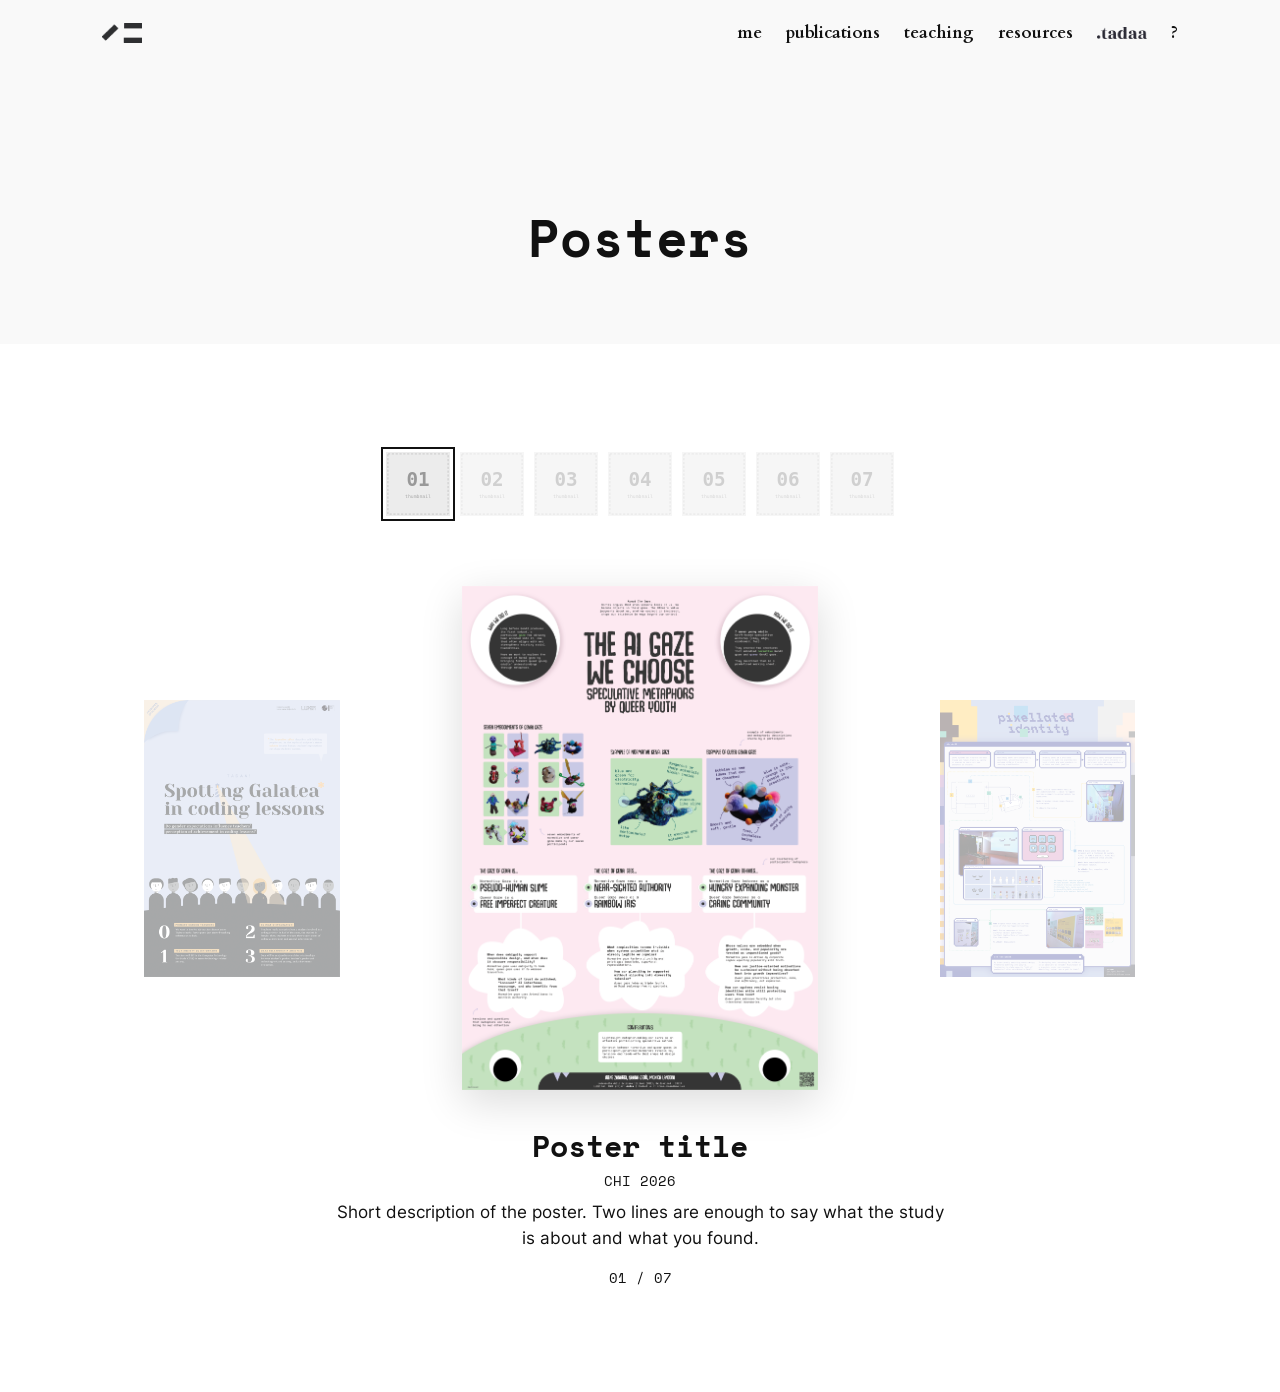
==== posters/index.html @ c98624e1 "Upload website" ====
<!DOCTYPE html>
<html lang="en-GB">
<head>
  <meta charset="UTF-8">
  <meta name="viewport" content="width=device-width, initial-scale=1">
  <title>Posters – irenezanardi.com</title>
  <meta name="description" content="Research posters by Irene Zanardi.">
  <link rel="icon" href="../assets/img/favicon-32.png" sizes="32x32">
  <link rel="icon" href="../assets/img/favicon-192.png" sizes="192x192">
  <link rel="apple-touch-icon" href="../assets/img/apple-touch-icon.png">
  <link rel="stylesheet" href="../assets/css/style.css">
  <script src="../assets/js/main.js" defer></script>
</head>
<body>
  <a class="skip-link" href="#main">Skip to content</a>

  <!-- ===== Header (same on every page) ===== -->
  <header class="site-header">
    <div class="site-header__inner">
      <a class="site-logo" href="../"><img src="../assets/img/logo.png" width="40" height="20" alt="irenezanardi.com"></a>
      <nav class="nav" aria-label="Navigation">
        <button class="nav__open" type="button" aria-label="Open menu" aria-expanded="false" aria-controls="nav-panel">
          <svg viewBox="0 0 24 24" aria-hidden="true"><path d="M4 7.5h16v1.5H4z"/><path d="M4 15h16v1.5H4z"/></svg>
        </button>
        <div class="nav__panel" id="nav-panel">
          <button class="nav__close" type="button" aria-label="Close menu">
            <svg viewBox="0 0 24 24" aria-hidden="true"><path d="m13.06 12 6.47-6.47-1.06-1.06L12 10.94 5.53 4.47 4.47 5.53 10.94 12l-6.47 6.47 1.06 1.06L12 13.06l6.47 6.47 1.06-1.06L13.06 12Z"/></svg>
          </button>
          <ul class="nav__list">
            <li><a href="../">me</a></li>
            <li><a href="../publications/">Publications</a></li>
            <li><a href="../teaching/">Teaching</a></li>
            <li><a href="../resources/">Resources</a></li>
            <li><a href="../tadaa/"><img src="../assets/img/tadaa-logo.png" alt="Tadaa"></a></li>
            <li><a href="../contact/">?</a></li>
          </ul>
        </div>
      </nav>
    </div>
  </header>

  <main id="main">
    <div class="page-title">
      <h1>Posters</h1>
    </div>

    <section class="band band--white">
      <div class="poster-gallery" data-poster-gallery>
        <!--
          HOW TO EDIT THE POSTERS
          Each <li class="poster"> is one poster. The gallery (thumbnails,
          big preview, previous/next and full-screen view) is built from this
          list automatically, in this order.

          - data-thumb  = small SQUARE thumbnail for the top strip
                          (assets/img/posters/thumbs/, e.g. 400 x 400 px).
                          The numbered .svg files are placeholders: replace
                          them with your own images and update the name here,
                          e.g. thumbs/chi-2026.jpg
          - data-full   = high-resolution image opened in full screen
          - src         = image shown in the gallery (about 1024 px tall is enough)
          - poster__title / poster__venue / poster__desc = text under the gallery

          To add a poster: put the three images in assets/img/posters/thumbs/,
          assets/img/posters/ and assets/img/posters/full/, then copy a whole
          <li> ... </li> block.
        -->
        <ol class="poster-list">
          <li class="poster"
              data-thumb="../assets/img/posters/thumbs/chi-2026.svg"
              data-full="../assets/img/posters/full/chi-2026.png">
            <img src="../assets/img/posters/chi-2026.png" width="725" height="1024" alt="Poster presented at CHI 2026">
            <div class="poster__caption">
              <h2 class="poster__title">Poster title</h2>
              <p class="poster__venue">CHI 2026</p>
              <p class="poster__desc">Short description of the poster. Two lines are enough to say what the study is about and what you found.</p>
            </div>
          </li>

          <li class="poster"
              data-thumb="../assets/img/posters/thumbs/dis-2026.svg"
              data-full="../assets/img/posters/full/dis-2026.png">
            <img src="../assets/img/posters/dis-2026.png" width="722" height="1024" alt="Poster presented at DIS 2026" loading="lazy">
            <div class="poster__caption">
              <h2 class="poster__title">Poster title</h2>
              <p class="poster__venue">DIS 2026</p>
              <p class="poster__desc">Short description of the poster. Two lines are enough to say what the study is about and what you found.</p>
            </div>
          </li>

          <li class="poster"
              data-thumb="../assets/img/posters/thumbs/womencourage-2024.svg"
              data-full="../assets/img/posters/full/womencourage-2024.png">
            <img src="../assets/img/posters/womencourage-2024.png" width="723" height="1024" alt="Poster presented at ACM womENcourage 2024" loading="lazy">
            <div class="poster__caption">
              <h2 class="poster__title">Poster title</h2>
              <p class="poster__venue">ACM womENcourage 2024</p>
              <p class="poster__desc">Short description of the poster. Two lines are enough to say what the study is about and what you found.</p>
            </div>
          </li>

          <li class="poster"
              data-thumb="../assets/img/posters/thumbs/womencourage-2023-1.svg"
              data-full="../assets/img/posters/full/womencourage-2023-1.png">
            <img src="../assets/img/posters/womencourage-2023-1.png" width="724" height="1024" alt="Poster presented at ACM womENcourage 2023" loading="lazy">
            <div class="poster__caption">
              <h2 class="poster__title">Poster title</h2>
              <p class="poster__venue">ACM womENcourage 2023</p>
              <p class="poster__desc">Short description of the poster. Two lines are enough to say what the study is about and what you found.</p>
            </div>
          </li>

          <li class="poster"
              data-thumb="../assets/img/posters/thumbs/womencourage-2023-2.svg"
              data-full="../assets/img/posters/full/womencourage-2023-2.png">
            <img src="../assets/img/posters/womencourage-2023-2.png" width="724" height="1024" alt="Poster presented at ACM womENcourage 2023" loading="lazy">
            <div class="poster__caption">
              <h2 class="poster__title">Poster title</h2>
              <p class="poster__venue">ACM womENcourage 2023</p>
              <p class="poster__desc">Short description of the poster. Two lines are enough to say what the study is about and what you found.</p>
            </div>
          </li>

          <li class="poster"
              data-thumb="../assets/img/posters/thumbs/usi-sts-2023.svg"
              data-full="../assets/img/posters/full/usi-sts-2023.png">
            <img src="../assets/img/posters/usi-sts-2023.png" width="1024" height="724" alt="Research poster, USI STS 2023" loading="lazy">
            <div class="poster__caption">
              <h2 class="poster__title">Poster title</h2>
              <p class="poster__venue">USI STS 2023</p>
              <p class="poster__desc">Short description of the poster. Two lines are enough to say what the study is about and what you found.</p>
            </div>
          </li>

          <li class="poster"
              data-thumb="../assets/img/posters/thumbs/usi-sts-2022.svg"
              data-full="../assets/img/posters/full/usi-sts-2022.png">
            <img src="../assets/img/posters/usi-sts-2022.png" width="724" height="1024" alt="Research poster, USI STS 2022" loading="lazy">
            <div class="poster__caption">
              <h2 class="poster__title">Poster title</h2>
              <p class="poster__venue">USI STS 2022</p>
              <p class="poster__desc">Short description of the poster. Two lines are enough to say what the study is about and what you found.</p>
            </div>
          </li>
        </ol>
      </div>
    </section>
  </main>
</body>
</html>
---- assets/css/style.css ----
/* ==========================================================================
   irenezanardi.com — main stylesheet
   Values below reproduce the original WordPress (Twenty Twenty-Four) theme.
   ========================================================================== */

/* ---------- Fonts ---------- */
@font-face { font-family: "Inter"; font-style: normal; font-weight: 300 900; font-display: fallback; src: url("../fonts/Inter-Variable.woff2") format("woff2"); }
@font-face { font-family: "Cardo"; font-style: normal; font-weight: 400; font-display: fallback; src: url("../fonts/Cardo-Regular.woff2") format("woff2"); }
@font-face { font-family: "Cardo"; font-style: italic; font-weight: 400; font-display: fallback; src: url("../fonts/Cardo-Italic.woff2") format("woff2"); }
@font-face { font-family: "Cardo"; font-style: normal; font-weight: 700; font-display: fallback; src: url("../fonts/Cardo-Bold.woff2") format("woff2"); }
@font-face { font-family: "Space Mono"; font-style: normal; font-weight: 400; font-display: fallback; src: url("../fonts/SpaceMono-Regular.woff2") format("woff2"); }
@font-face { font-family: "Space Mono"; font-style: normal; font-weight: 700; font-display: fallback; src: url("../fonts/SpaceMono-Bold.woff2") format("woff2"); }
@font-face { font-family: "Space Mono"; font-style: italic; font-weight: 400; font-display: fallback; src: url("../fonts/SpaceMono-Italic.woff2") format("woff2"); }
@font-face { font-family: "Space Mono"; font-style: italic; font-weight: 700; font-display: fallback; src: url("../fonts/SpaceMono-BoldItalic.woff2") format("woff2"); }

/* ---------- Design tokens ---------- */
:root {
  /* colours */
  --base: #f9f9f9;
  --base-2: #ffffff;
  --contrast: #111111;
  --pink: #ffb2e6;
  --lilac: #e59eff;

  /* fonts */
  --font-body: "Inter", sans-serif;
  --font-heading: "Cardo", serif;
  --font-mono: "Space Mono", monospace;

  /* font sizes */
  --fs-small: 0.9rem;
  --fs-medium: 1.05rem;
  --fs-large: clamp(1.39rem, 1.39rem + ((1vw - 0.2rem) * 0.767), 1.85rem);
  --fs-x-large: clamp(1.85rem, 1.85rem + ((1vw - 0.2rem) * 1.083), 2.5rem);
  --fs-xx-large: clamp(2.5rem, 2.5rem + ((1vw - 0.2rem) * 1.283), 3.27rem);
  --fs-hero: clamp(1.743rem, 1.743rem + ((1vw - 0.2rem) * 2.095), 3rem);

  /* spacing */
  --sp-10: 1rem;
  --sp-20: min(1.5rem, 2vw);
  --sp-30: min(2.5rem, 3vw);
  --sp-40: min(4rem, 5vw);
  --sp-50: min(6.5rem, 8vw);
  --sp-60: min(10.5rem, 13vw);
  --gap: 1.2rem;

  /* widths */
  --content: 620px;
  --wide: 1280px;
}

/* ---------- Base ---------- */
*, *::before, *::after { box-sizing: border-box; }

html { -webkit-text-size-adjust: 100%; }

body {
  margin: 0;
  background-color: var(--base);
  color: var(--contrast);
  font-family: var(--font-body);
  font-size: var(--fs-medium);
  font-weight: 400;
  line-height: 1.55;
}

body.menu-open,
body.lightbox-open { overflow: hidden; }

p, h1, h2, h3, h4, h5, h6, figure { margin: 0; }

img { max-width: 100%; height: auto; }

a { color: var(--contrast); }
a:hover { text-decoration: none; }

h1, h2, h3, h4, h5, h6 {
  color: inherit;
  font-family: var(--font-mono);
  font-weight: 700;
  line-height: 1.2;
}
h1 { font-size: var(--fs-xx-large); line-height: 1.15; }
h2 { font-size: var(--fs-x-large); }
h3 { font-size: var(--fs-large); }
h4 { font-size: clamp(1.1rem, 1.1rem + ((1vw - 0.2rem) * 0.767), 1.5rem); }

.skip-link {
  position: absolute;
  left: 5px;
  top: -100px;
  z-index: 100000;
  padding: 15px 23px 14px;
  background: #ddd;
  color: #444;
}
.skip-link:focus { top: 5px; }

/* ---------- Layout helpers ---------- */
.flow > * + * { margin-top: var(--gap); }

.container { max-width: var(--content); margin-inline: auto; }
.container--800 { max-width: 800px; }
.container--wide { max-width: var(--wide); }

.gutter { padding-inline: var(--sp-50); }

.center { text-align: center; }
.small { font-size: var(--fs-small); }
.large-serif { font-family: var(--font-heading); font-size: var(--fs-x-large); line-height: 1.2; }

/* Full-width coloured section */
.band { padding: var(--sp-50); }
.band--white { background: var(--base-2); }
.band--base { background: var(--base); }
.band--pink { background: var(--pink); }

.band__title { text-align: center; }
.band__intro {
  max-width: var(--content);
  margin: calc(var(--gap) + 1.25rem) auto 0;
  text-align: center;
}
.band__body { margin-top: calc(var(--sp-40) + var(--gap)); }

/* Hover colour used on headings across the site */
.highlighted:hover { color: var(--lilac); }

/* ---------- Header & navigation ---------- */
.site-header {
  position: relative;
  z-index: 10;
  background: var(--base);
  padding: 20px var(--sp-50);
}

.site-header__inner {
  max-width: var(--wide);
  margin-inline: auto;
  display: flex;
  flex-wrap: wrap;
  align-items: center;
  justify-content: space-between;
  gap: var(--gap);
}

.site-logo img { display: block; width: 40px; height: auto; }

.nav__list {
  display: flex;
  flex-wrap: wrap;
  align-items: center;
  justify-content: flex-end;
  gap: var(--sp-20);
  margin: 0;
  padding: 0;
  list-style: none;
}

.nav__list a {
  display: block;
  color: inherit;
  font-family: var(--font-heading);
  font-weight: 700;
  text-transform: lowercase;
  text-decoration: none;
}
.nav__list a:hover { text-decoration: underline; }
.nav__list img { display: block; width: 50px; }

.nav__open,
.nav__close {
  display: none;
  padding: 0;
  border: 0;
  background: transparent;
  color: currentColor;
  cursor: pointer;
}
.nav__open svg,
.nav__close svg { display: block; width: 24px; height: 24px; fill: currentColor; }

/* Mobile: hamburger + full-screen overlay (same breakpoint as WordPress) */
@media (max-width: 599px) {
  .nav__open { display: flex; }

  .nav__panel { display: none; }
  .nav.is-open .nav__panel {
    display: block;
    position: fixed;
    inset: 0;
    z-index: 100000;
    overflow: auto;
    padding: 1rem;
    background: #fff;
    color: #000;
    animation: menu-fade-in 0.1s ease-out forwards;
  }

  .nav__close { display: block; position: absolute; top: 1rem; right: 1rem; }

  .nav__list {
    flex-direction: column;
    flex-wrap: nowrap;
    align-items: flex-end;
    padding-top: calc(2rem + 24px);
  }
}

@keyframes menu-fade-in {
  from { opacity: 0; transform: translateY(0.5em); }
  to { opacity: 1; transform: translateY(0); }
}

/* ---------- Page title (inner pages) ---------- */
.page-title {
  padding: calc(var(--sp-50) + 2 * var(--gap)) var(--sp-50) calc(var(--sp-30) + 2 * var(--gap));
  text-align: center;
}
.page-title__intro { max-width: var(--content); margin: var(--sp-30) auto 0; }

/* ---------- Home: hero ---------- */
.hero {
  display: flex;
  flex-direction: column;
  align-items: center;
  justify-content: center;
  height: 70vh;
  padding-inline: var(--sp-60);
}
.hero__inner { width: 100%; max-width: var(--content); }

.hero__hello,
.hero__intro {
  font-family: var(--font-mono);
  font-size: var(--fs-hero);
}
.hero__hello { font-weight: 700; line-height: 1; }
.hero__intro { margin-top: var(--gap); font-weight: 400; line-height: 1.3; }

.typewriter {
  width: fit-content;
  overflow: hidden;
  white-space: nowrap;
  border-right: 3px solid;
  /* "Hello there." is 12 characters of a monospace font, so 12ch is exactly its width */
  animation: typing 1s steps(12), blink 0.7s step-end infinite alternate;
}
@keyframes typing { from { width: 0; } to { width: 12ch; } }
@keyframes blink { 50% { border-color: transparent; } }

.scroll-arrow-wrap { padding-inline: var(--sp-60); }
.scroll-arrow {
  display: block;
  margin-top: 10px;
  animation: bounce 1.5s infinite;
}
@keyframes bounce {
  0%, 20%, 50%, 80%, 100% { transform: translateY(0); }
  40% { transform: translateY(-15px); }
  60% { transform: translateY(-7px); }
}

.bio { padding-top: calc(40px + var(--gap)); padding-bottom: 100px; }
.inline-logo { display: inline; vertical-align: baseline; }

/* ---------- Home: photo carousels ---------- */
.carousel {
  overflow: hidden;
  margin-top: var(--gap);
}
.carousel__track {
  display: flex;
  gap: 10px;
  transition: transform 2s linear;
  will-change: transform;
}
.carousel__track + .carousel__track { margin-top: 10px; }

.carousel__slide { flex: 0 0 calc(22.5% + 15px); }
@media (max-width: 768px) {
  .carousel__slide { flex-basis: 60%; }
}
.carousel__slide img { display: block; width: 100%; height: auto; }
.carousel__slide img:hover { filter: sepia(0.3) hue-rotate(-110deg) saturate(4); }

/* ---------- Wavy animated button ---------- */
.wave {
  display: flex;
  align-items: center;
  justify-content: center;
  width: 100%;
}

.wave__line {
  height: 2em;
  min-width: 0;
  flex-shrink: 1;
  fill: none;
  stroke: #000;
  stroke-width: 1px;
}
.wave__line--forward { animation: wave-forward 4s linear infinite; }
.wave__line--back { animation: wave-back 4s linear infinite; }

.wave__button {
  flex-shrink: 0;
  display: flex;
  align-items: center;
  justify-content: center;
  width: 10em;
  height: 8em;
  margin: 1em;
  color: #000;
  font-family: var(--font-mono);
  text-align: center;
  text-decoration: none;
  animation: pulse 4s infinite;
}
.wave__button--wide { width: 15em; }

@keyframes pulse {
  0%, 100% { transform: scale(1); }
  50% { transform: scale(1.2); }
}
@keyframes wave-back {
  0%, 100% { stroke-dasharray: 100; stroke-dashoffset: 0; }
  50% { stroke-dasharray: 100; stroke-dashoffset: 85; }
}
@keyframes wave-forward {
  0%, 100% { stroke-dasharray: 100; stroke-dashoffset: 0; }
  50% { stroke-dasharray: 100; stroke-dashoffset: -100; }
}

.cta { padding-block: 64px; color: #000; }
.cta h4 { font-size: var(--fs-large); line-height: 1.15; text-align: center; }
.cta .wave { margin-top: var(--gap); }

/* ---------- Card grid (publications & theses) ---------- */
.card-grid {
  max-width: var(--wide);
  margin-inline: auto;
  display: grid;
  grid-template-columns: repeat(3, minmax(0, 1fr));
  column-gap: var(--sp-40);
  row-gap: calc(2 * var(--gap) + var(--sp-20));
}

.card { display: flex; flex-direction: column; gap: var(--sp-10); }
.card__marker { font-weight: 700; }
.card__title {
  font-family: var(--font-body);
  font-size: var(--fs-medium);
  font-weight: 700;
  line-height: 1.2;
}
.card__year { font-size: var(--fs-small); font-style: italic; }

@media (max-width: 781px) {
  .card-grid { grid-template-columns: 1fr; row-gap: var(--sp-30); }
}

/* ---------- Teaching: course rows ---------- */
.course {
  max-width: var(--wide);
  margin-inline: auto;
  display: flex;
  gap: var(--sp-40) var(--sp-30);
}
.course__meta { flex: 0 1 40%; }
.course__meta > * { max-width: 260px; }
.course__body { flex: 0 1 60%; }
.course__body > * + * { margin-top: var(--sp-40); }

.two-col { display: flex; gap: var(--sp-30); }
.two-col > * { flex: 1 1 0; min-width: 0; }

@media (max-width: 781px) {
  .course,
  .two-col { flex-direction: column; }
  .course__meta,
  .course__body { flex-basis: auto; }
}

/* ---------- Tadaa ---------- */
.eyebrow { font-size: var(--fs-small); }

.quote-band {
  padding: var(--sp-60);
  background-color: var(--contrast);
  background-image: url("../img/tadaa-quote-bg.png");
  background-position: 47% 69%;
  background-size: cover;
  color: var(--base);
  text-align: center;
}
.quote-band blockquote { margin: 0 auto; }
.quote-band p { font-family: var(--font-heading); font-size: var(--fs-x-large); font-weight: 700; line-height: 1.2; }
.quote-band cite { display: block; margin-top: calc(var(--gap) + var(--sp-10)); font-style: normal; font-weight: 700; }

/* ---------- Contact ---------- */
.contact {
  display: flex;
  flex-direction: column;
  align-items: center;
  justify-content: center;
  min-height: 50vh;
  padding-inline: var(--sp-50);
  text-align: center;
}
.contact h2 { font-size: var(--fs-x-large); }

/* ---------- Posters gallery ---------- */
.poster-gallery { max-width: var(--wide); margin-inline: auto; }

/* Plain list: what the page shows if JavaScript is off */
.poster-list { max-width: var(--content); margin: 0 auto; padding: 0; list-style: none; }
.poster-list > li + li { margin-top: var(--sp-40); }
.poster-list img { display: block; width: 100%; }
.poster-list .poster__caption { margin-top: var(--sp-10); }
.poster-gallery.is-enhanced .poster-list { display: none; }

.poster__title { font-size: var(--fs-large); }
.poster__venue { font-family: var(--font-mono); font-size: var(--fs-small); text-transform: uppercase; }
.poster__caption > * + * { margin-top: 0.4rem; }

/* Thumbnail strip */
.pg-thumbs {
  position: relative;
  display: flex;
  gap: 10px;
  overflow-x: auto;
  padding: 6px;
  scrollbar-width: thin;
}
.pg-thumbs > :first-child { margin-left: auto; }
.pg-thumbs > :last-child { margin-right: auto; }

.pg-thumb {
  flex: 0 0 auto;
  width: 64px;
  height: 64px;
  padding: 0;
  border: 0;
  background: none;
  cursor: pointer;
  opacity: 0.45;
  transition: opacity 0.2s ease;
}
.pg-thumb img { display: block; width: 100%; height: 100%; object-fit: cover; }
.pg-thumb:hover { opacity: 0.8; }
.pg-thumb[aria-current="true"] { opacity: 1; outline: 2px solid var(--contrast); outline-offset: 3px; }

/* Stage: previous – current – next */
/* Image heights are set from --stage-h directly so a poster can never grow
   taller than the stage and overlap the caption below. */
.pg-stage {
  --stage-h: clamp(320px, 56vh, 640px);
  --side-scale: 0.55;
  display: grid;
  grid-template-columns: minmax(0, 1fr) minmax(0, 2.2fr) minmax(0, 1fr);
  grid-template-rows: var(--stage-h);
  align-items: center;
  gap: var(--sp-30);
  margin-top: var(--sp-40);
}

.pg-main,
.pg-side {
  display: flex;
  align-items: center;
  justify-content: center;
  min-width: 0;
  padding: 0;
  border: 0;
  background: none;
  cursor: pointer;
}
.pg-main img,
.pg-side img { display: block; width: auto; height: auto; max-width: 100%; object-fit: contain; }
.pg-main img { max-height: var(--stage-h); box-shadow: 0 12px 40px rgba(0, 0, 0, 0.14); }
.pg-side img { max-height: calc(var(--stage-h) * var(--side-scale)); }
.pg-main img.is-entering { animation: poster-in 0.35s ease-out; }

.pg-side { opacity: 0.4; transition: opacity 0.2s ease; }
.pg-side:hover { opacity: 0.85; }
.pg-side--prev { justify-content: flex-end; }
.pg-side--next { justify-content: flex-start; }

@keyframes poster-in {
  from { opacity: 0; transform: scale(0.97); }
  to { opacity: 1; transform: scale(1); }
}

.pg-caption {
  max-width: var(--content);
  min-height: 7.5rem;
  margin: var(--sp-30) auto 0;
  text-align: center;
}
.pg-counter { margin-top: var(--sp-10); font-family: var(--font-mono); font-size: var(--fs-small); }

@media (max-width: 599px) {
  .pg-stage {
    --stage-h: clamp(300px, 58vh, 520px);
    --side-scale: 0.65;
    grid-template-columns: minmax(0, 0.7fr) minmax(0, 3fr) minmax(0, 0.7fr);
    gap: 8px;
  }
}

/* ---------- Full-screen image viewer ---------- */
.lightbox {
  width: 100vw;
  max-width: none;
  height: 100vh;
  height: 100dvh;
  max-height: none;
  margin: 0;
  padding: 0;
  border: 0;
  background: rgba(17, 17, 17, 0.95);
  color: var(--base);
}
.lightbox::backdrop { background: rgba(17, 17, 17, 0.6); }

.lightbox__figure {
  display: flex;
  flex-direction: column;
  align-items: center;
  justify-content: center;
  gap: 0.75rem;
  height: 100%;
  margin: 0;
  padding: 1rem 4rem;
}
.lightbox__figure img {
  max-width: 100%;
  max-height: calc(100% - 2.5rem);
  object-fit: contain;
}
.lightbox__caption { font-family: var(--font-mono); font-size: var(--fs-small); text-align: center; }

.lightbox__btn {
  position: absolute;
  z-index: 1;
  padding: 0.75rem;
  border: 0;
  background: transparent;
  color: inherit;
  cursor: pointer;
}
.lightbox__btn svg { display: block; width: 32px; height: 32px; fill: none; stroke: currentColor; stroke-width: 1.5; }
.lightbox__btn:hover { color: var(--lilac); }
.lightbox__close { top: 0.5rem; right: 0.5rem; }
.lightbox__prev { top: 50%; left: 0.25rem; transform: translateY(-50%); }
.lightbox__next { top: 50%; right: 0.25rem; transform: translateY(-50%); }

@media (max-width: 599px) {
  .lightbox__figure { padding: 3.5rem 0.5rem 1rem; }
  .lightbox__prev,
  .lightbox__next { top: auto; bottom: 0.25rem; transform: none; }
}

/* ---------- Resources: toolkits ---------- */
.toolkit { max-width: var(--wide); margin-inline: auto; }

.toolkit__header { max-width: 800px; }
.toolkit__header > * + * { margin-top: var(--gap); }
.toolkit__title { font-size: var(--fs-x-large); }
.toolkit__lead { font-family: var(--font-heading); font-size: var(--fs-large); line-height: 1.25; }

.toolkit__tags { display: flex; flex-wrap: wrap; gap: 0.5rem; }
.tag {
  display: inline-block;
  padding: 0.2rem 0.8rem;
  border: 2px solid var(--lilac);
  border-radius: 999px;
  background: var(--lilac);
  font-family: var(--font-mono);
  font-size: var(--fs-small);
  font-weight: 700;
}
.tag--outline { background: transparent; border-color: var(--contrast); }

.toolkit__hero { margin-top: var(--sp-40); }
.toolkit__hero img {
  display: block;
  width: 100%;
  aspect-ratio: 16 / 9;
  object-fit: cover;
}

.toolkit__body {
  display: grid;
  grid-template-columns: minmax(0, 1.6fr) minmax(0, 1fr);
  align-items: start;
  gap: var(--sp-40) var(--sp-50);
  margin-top: var(--sp-40);
}
.toolkit__text > * + * { margin-top: var(--gap); }
.toolkit__text > .toolkit__shots { margin-top: var(--sp-30); }

/* Sidebar with two boxes ("What's inside" and "Read the paper");
   it stays in view while the description scrolls */
.toolkit__side {
  position: sticky;
  top: 1.5rem;
  display: flex;
  flex-direction: column;
  gap: var(--sp-20);
}
.toolkit__panel {
  padding: max(var(--sp-30), 1.25rem);
  background: var(--base);
}
.band--base .toolkit__panel { background: var(--base-2); }

.toolkit__panel-title { font-size: var(--fs-small); text-transform: uppercase; }

.inside-list { margin: var(--gap) 0 0; padding: 0; list-style: none; }
.inside-list li {
  display: flex;
  flex-direction: column;
  padding: 0.7rem 0;
  border-top: 1px solid rgba(17, 17, 17, 0.15);
}
.inside-list li:last-child { border-bottom: 1px solid rgba(17, 17, 17, 0.15); }
.inside-list span { font-size: var(--fs-small); }

.toolkit__downloads { display: flex; flex-direction: column; align-items: flex-start; gap: 0.75rem; margin-top: var(--sp-30); }
.toolkit__note { margin-top: 0.75rem; font-size: var(--fs-small); }

.toolkit__shots {
  display: grid;
  grid-template-columns: repeat(4, minmax(0, 1fr));
  gap: 10px;
}
.toolkit__shots img {
  display: block;
  width: 100%;
  aspect-ratio: 1;
  object-fit: cover;
}
.toolkit__shots img:hover { filter: sepia(0.3) hue-rotate(-110deg) saturate(4); }

.button {
  display: inline-flex;
  align-items: center;
  gap: 0.6em;
  padding: 0.7rem 1.3rem;
  border: 2px solid var(--contrast);
  border-radius: 999px;
  color: var(--contrast);
  font-family: var(--font-mono);
  font-weight: 700;
  text-decoration: none;
  transition: background-color 0.2s ease, border-color 0.2s ease;
}
.button:hover { background: var(--lilac); border-color: var(--lilac); }
.button svg { width: 1.1em; height: 1.1em; fill: none; stroke: currentColor; stroke-width: 2; stroke-linecap: round; stroke-linejoin: round; }
/* "Read the paper" box */
.toolkit__paper a { display: inline-block; margin-top: var(--gap); font-weight: 600; line-height: 1.35; }
.toolkit__paper a::after { content: " \2197"; text-decoration: none; display: inline-block; margin-left: 0.25em; }
.toolkit__paper a:hover { color: var(--lilac); }

.visually-hidden {
  position: absolute;
  width: 1px;
  height: 1px;
  overflow: hidden;
  clip-path: inset(50%);
  white-space: nowrap;
}

@media (max-width: 781px) {
  .toolkit__body { grid-template-columns: 1fr; }
  .toolkit__side { position: static; }
}
@media (max-width: 599px) {
  .toolkit__panel { padding: 1rem; }
  .toolkit__downloads .button { padding: 0.6rem 1rem; font-size: var(--fs-small); white-space: nowrap; }
}

/* ---------- Custom cursor (only on devices with a mouse) ---------- */
@media (hover: hover) and (pointer: fine) {
  body.has-custom-cursor,
  body.has-custom-cursor a,
  body.has-custom-cursor button { cursor: none; }
}

.custom-cursor {
  position: fixed;
  top: 0;
  left: 0;
  z-index: 100001;
  width: 20px;
  height: 20px;
  border: 2px solid #000;
  border-radius: 50%;
  background-color: transparent;
  pointer-events: none;
  opacity: 0;
  transform: translate(-50%, -50%);
  transition: background-color 0.2s ease, transform 0.1s ease;
  will-change: left, top;
}
.custom-cursor.is-visible { opacity: 1; }
.custom-cursor.clickable { background-color: var(--lilac); border-color: var(--lilac); }
.lightbox .custom-cursor { border-color: var(--base); }

/* ---------- Respect "reduce motion" system setting ---------- */
@media (prefers-reduced-motion: reduce) {
  *, *::before, *::after {
    animation-duration: 0.01ms !important;
    animation-iteration-count: 1 !important;
    transition-duration: 0.01ms !important;
  }
}
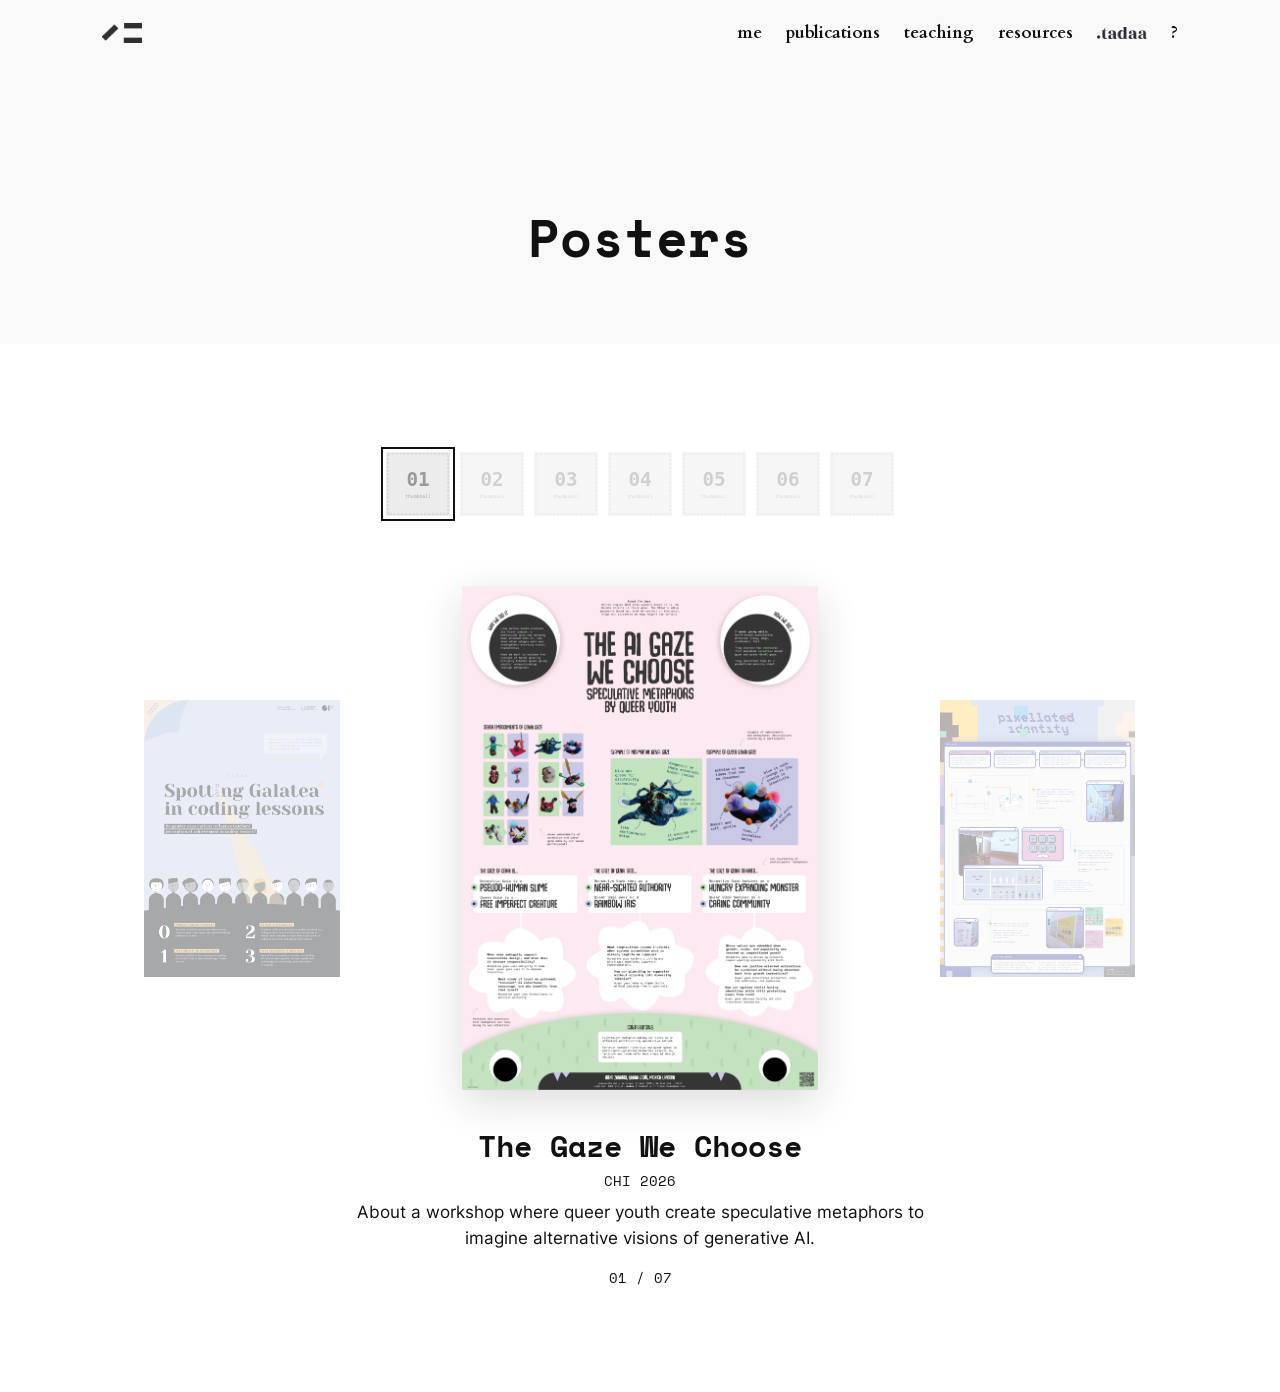
==== commit 686051a0: "update posters" ====
--- a/posters/index.html
+++ b/posters/index.html
@@ -71,9 +71,9 @@
               data-full="../assets/img/posters/full/chi-2026.png">
             <img src="../assets/img/posters/chi-2026.png" width="725" height="1024" alt="Poster presented at CHI 2026">
             <div class="poster__caption">
-              <h2 class="poster__title">Poster title</h2>
+              <h2 class="poster__title">The Gaze We Choose</h2>
               <p class="poster__venue">CHI 2026</p>
-              <p class="poster__desc">Short description of the poster. Two lines are enough to say what the study is about and what you found.</p>
+              <p class="poster__desc">About a workshop where queer youth create speculative metaphors to imagine alternative visions of generative AI.</p>
             </div>
           </li>
 
@@ -82,9 +82,9 @@
               data-full="../assets/img/posters/full/dis-2026.png">
             <img src="../assets/img/posters/dis-2026.png" width="722" height="1024" alt="Poster presented at DIS 2026" loading="lazy">
             <div class="poster__caption">
-              <h2 class="poster__title">Poster title</h2>
+              <h2 class="poster__title">Pixellated Identity</h2>
               <p class="poster__venue">DIS 2026</p>
-              <p class="poster__desc">Short description of the poster. Two lines are enough to say what the study is about and what you found.</p>
+              <p class="poster__desc">About an interactive exhibition that invites families to question how generative AI is designed and represented.</p>
             </div>
           </li>
 
@@ -93,9 +93,9 @@
               data-full="../assets/img/posters/full/womencourage-2024.png">
             <img src="../assets/img/posters/womencourage-2024.png" width="723" height="1024" alt="Poster presented at ACM womENcourage 2024" loading="lazy">
             <div class="poster__caption">
-              <h2 class="poster__title">Poster title</h2>
+              <h2 class="poster__title">Breaking (a) Character</h2>
               <p class="poster__venue">ACM womENcourage 2024</p>
-              <p class="poster__desc">Short description of the poster. Two lines are enough to say what the study is about and what you found.</p>
+              <p class="poster__desc">About a research project exploring how children react to social identity labels through a role-playing game.</p>
             </div>
           </li>
 
@@ -104,9 +104,9 @@
               data-full="../assets/img/posters/full/womencourage-2023-1.png">
             <img src="../assets/img/posters/womencourage-2023-1.png" width="724" height="1024" alt="Poster presented at ACM womENcourage 2023" loading="lazy">
             <div class="poster__caption">
-              <h2 class="poster__title">Poster title</h2>
+              <h2 class="poster__title">Bridging Values</h2>
               <p class="poster__venue">ACM womENcourage 2023</p>
-              <p class="poster__desc">Short description of the poster. Two lines are enough to say what the study is about and what you found.</p>
+              <p class="poster__desc">About an exploration on whether the social values and aspirations of Gen Z are reflected in computing careers.</p>
             </div>
           </li>
 
@@ -115,9 +115,9 @@
               data-full="../assets/img/posters/full/womencourage-2023-2.png">
             <img src="../assets/img/posters/womencourage-2023-2.png" width="724" height="1024" alt="Poster presented at ACM womENcourage 2023" loading="lazy">
             <div class="poster__caption">
-              <h2 class="poster__title">Poster title</h2>
+              <h2 class="poster__title">Looking for a Major?</h2>
               <p class="poster__venue">ACM womENcourage 2023</p>
-              <p class="poster__desc">Short description of the poster. Two lines are enough to say what the study is about and what you found.</p>
+              <p class="poster__desc">About an exploratory analysis of how technical and social aspects of the discipline are presented to prospective students.</p>
             </div>
           </li>
 
@@ -126,9 +126,9 @@
               data-full="../assets/img/posters/full/usi-sts-2023.png">
             <img src="../assets/img/posters/usi-sts-2023.png" width="1024" height="724" alt="Research poster, USI STS 2023" loading="lazy">
             <div class="poster__caption">
-              <h2 class="poster__title">Poster title</h2>
-              <p class="poster__venue">USI STS 2023</p>
-              <p class="poster__desc">Short description of the poster. Two lines are enough to say what the study is about and what you found.</p>
+              <h2 class="poster__title">What Makes a Computer Scientist</h2>
+              <p class="poster__venue">EUGAIN STS 2023</p>
+              <p class="poster__desc">About an exploration on how children describe the “perfect” computer scientist before and after participating in programming lessons.</p>
             </div>
           </li>
 
@@ -137,9 +137,9 @@
               data-full="../assets/img/posters/full/usi-sts-2022.png">
             <img src="../assets/img/posters/usi-sts-2022.png" width="724" height="1024" alt="Research poster, USI STS 2022" loading="lazy">
             <div class="poster__caption">
-              <h2 class="poster__title">Poster title</h2>
-              <p class="poster__venue">USI STS 2022</p>
-              <p class="poster__desc">Short description of the poster. Two lines are enough to say what the study is about and what you found.</p>
+              <h2 class="poster__title">Spotting Galatea</h2>
+              <p class="poster__venue">EUGAIN STS 2022</p>
+              <p class="poster__desc">About a research proposal exploring whether gendered expectations influence teachers’ evaluations of students in coding classes.</p>
             </div>
           </li>
         </ol>
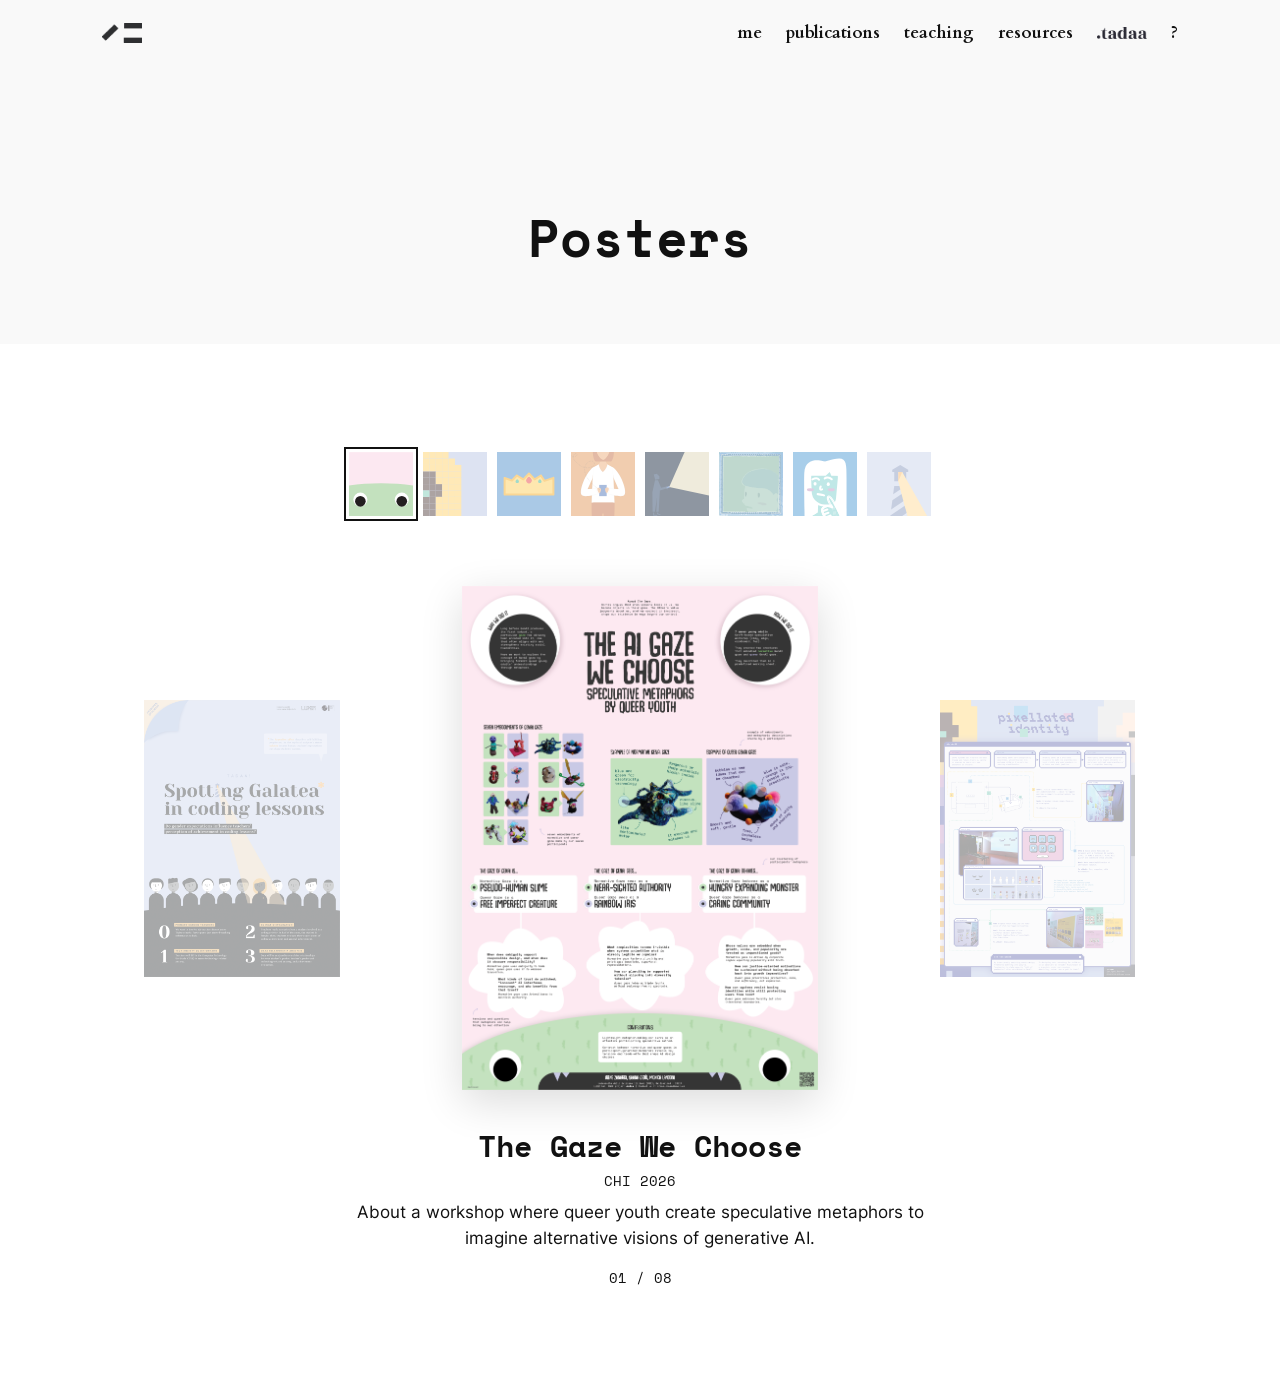
==== commit 99221307: "Update index.html" ====
--- a/posters/index.html
+++ b/posters/index.html
@@ -122,6 +122,17 @@
           </li>
 
           <li class="poster"
+              data-thumb="../assets/img/posters/thumbs/womencourage-2023-3.svg"
+              data-full="../assets/img/posters/full/womencourage-2023-3.png">
+            <img src="../assets/img/posters/womencourage-2023-3.png" width="724" height="1024" alt="Poster presented at ACM womENcourage 2023" loading="lazy">
+            <div class="poster__caption">
+              <h2 class="poster__title">Memory Association Test</h2>
+              <p class="poster__venue">ACM womENcourage 2023</p>
+              <p class="poster__desc">About a memory-based educational game designed to help teachers recognize and reflect on implicit gender biases.</p>
+            </div>
+          </li>
+
+          <li class="poster"
               data-thumb="../assets/img/posters/thumbs/usi-sts-2023.svg"
               data-full="../assets/img/posters/full/usi-sts-2023.png">
             <img src="../assets/img/posters/usi-sts-2023.png" width="1024" height="724" alt="Research poster, USI STS 2023" loading="lazy">
